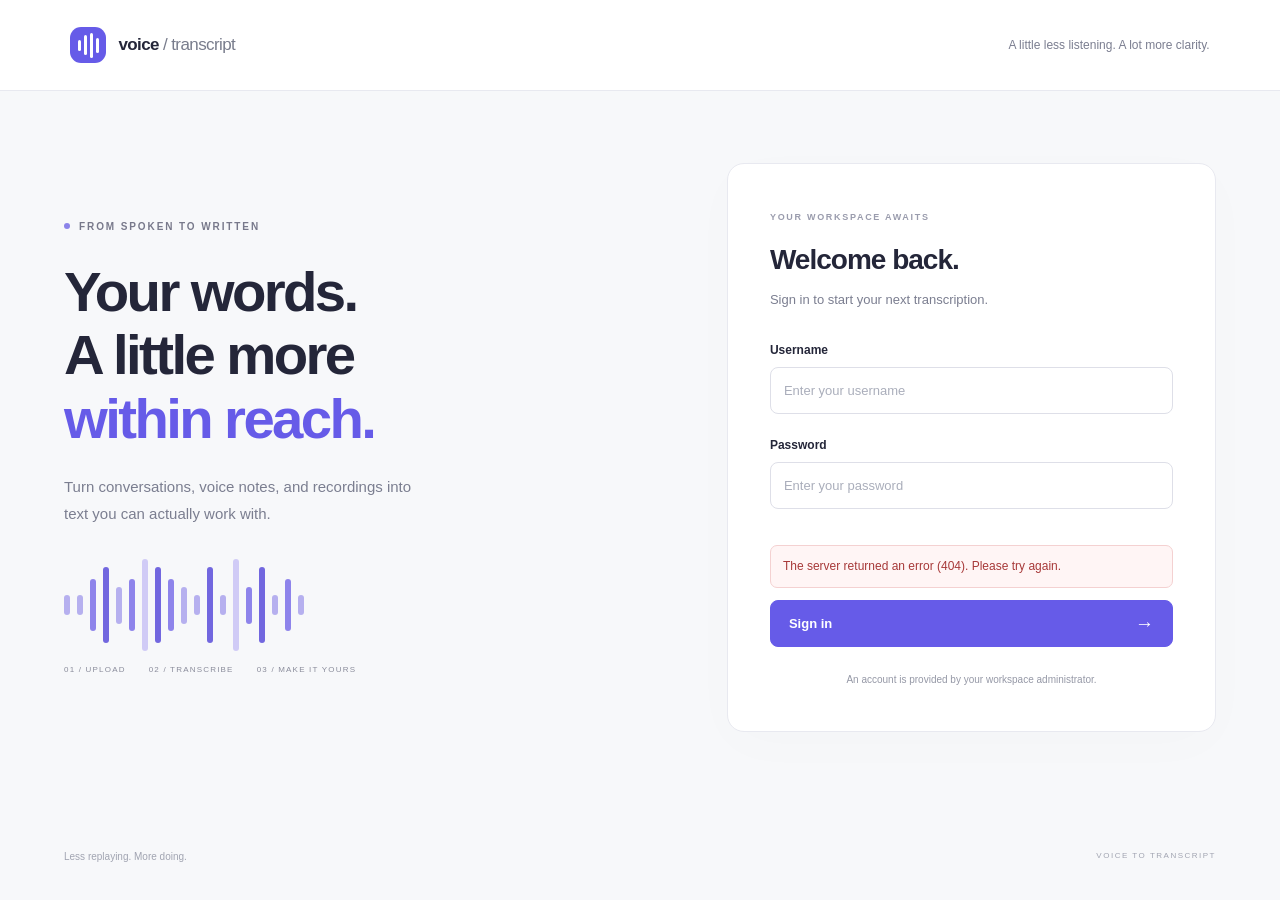
==== static/index.html @ 090c46e7 "Add web frontend and session login for transcription" ====
<!doctype html>
<html lang="en">
<head>
  <meta charset="utf-8">
  <meta name="viewport" content="width=device-width, initial-scale=1">
  <meta name="theme-color" content="#f7f8fa">
  <title>Voice to Transcript</title>
  <link rel="icon" href="data:image/svg+xml,%3Csvg xmlns='http://www.w3.org/2000/svg' viewBox='0 0 48 48'%3E%3Crect width='48' height='48' rx='13' fill='%23665be8'/%3E%3Cpath d='M14 21v6m7-13v20m7-24v28m7-17v6' stroke='white' stroke-width='3' stroke-linecap='round'/%3E%3C/svg%3E">
  <link rel="stylesheet" href="/static/styles.css">
  <script src="/static/app.js" defer></script>
</head>
<body>
  <header class="topbar">
    <a class="brand" href="/" aria-label="Voice to Transcript home"><span class="brand-icon" aria-hidden="true"><i></i><i></i><i></i><i></i></span><span>voice<span class="brand-light"> / transcript</span></span></a>
    <div id="account" class="account" hidden><span id="username-label"></span><button id="logout" class="quiet-button" type="button">Sign out <span aria-hidden="true">↗</span></button></div>
    <span id="header-note" class="header-note">A little less listening. A lot more clarity.</span>
  </header>

  <main>
    <p id="loading" class="loading" role="status">Opening your workspace…</p>
    <section id="login-view" class="login-layout" hidden aria-labelledby="login-heading">
      <div class="login-intro">
        <span class="eyebrow"><span class="status-dot"></span> FROM SPOKEN TO WRITTEN</span>
        <h1>Your words.<br>A little more<br><span class="accent">within reach.</span></h1>
        <p>Turn conversations, voice notes, and recordings into text you can actually work with.</p>
        <div class="sound-art" aria-hidden="true"><span></span><span></span><span></span><span></span><span></span><span></span><span></span><span></span><span></span><span></span><span></span><span></span><span></span><span></span><span></span><span></span><span></span><span></span><span></span></div>
        <div class="intro-caption"><span>01 / UPLOAD</span><span>02 / TRANSCRIBE</span><span>03 / MAKE IT YOURS</span></div>
      </div>
      <div class="login-card">
        <span class="mini-label">YOUR WORKSPACE AWAITS</span>
        <h2 id="login-heading">Welcome back.</h2>
        <p class="muted">Sign in to start your next transcription.</p>
        <form id="login-form">
          <label for="username">Username</label>
          <input id="username" name="username" autocomplete="username" maxlength="128" required placeholder="Enter your username">
          <label for="password">Password</label>
          <input id="password" name="password" type="password" autocomplete="current-password" maxlength="1024" required placeholder="Enter your password">
          <p id="login-error" class="error" role="alert" hidden></p>
          <button id="login-button" class="primary-button" type="submit">Sign in <span aria-hidden="true">→</span></button>
        </form>
        <p class="login-footnote">An account is provided by your workspace administrator.</p>
      </div>
    </section>

    <section id="workspace-view" class="workspace" hidden aria-labelledby="workspace-heading">
      <div class="workspace-heading"><div><span class="eyebrow"><span class="status-dot"></span> YOUR WORDS, IN WRITING</span><h1 id="workspace-heading">Make room for <span class="accent">the conversation.</span></h1><p class="muted">Drop in a recording. Leave with a transcript.</p></div><span class="workspace-badge">AUDIO & VIDEO</span></div>
      <div class="workspace-grid">
        <section class="panel input-panel" aria-labelledby="upload-heading">
          <div class="panel-header"><span class="step-number">01</span><h2 id="upload-heading">Add your recording</h2></div>
          <form id="transcribe-form">
            <label id="dropzone" class="dropzone" for="file-input">
              <span class="upload-icon" aria-hidden="true">↑</span>
              <strong>Drop your file here</strong><span>or <span class="browse-link">browse files</span></span>
              <small>Audio or video · up to <span id="upload-limit">500</span> MB</small>
              <input id="file-input" name="file" type="file" accept="audio/*,video/*,.m4a,.mkv,.ogg,.flac,.opus,.aac,.wma,.aiff,.webm,.mp4,.mp3,.wav,.mov" aria-label="Choose an audio or video file">
            </label>
            <div id="selected-file" class="selected-file" hidden><span class="file-symbol" aria-hidden="true">♫</span><div class="file-info"><strong id="file-name"></strong><span id="file-size" class="muted"></span></div><button id="remove-file" class="icon-button" type="button" aria-label="Remove selected file">×</button></div>
            <audio id="audio-preview" controls hidden preload="metadata" aria-label="Preview your recording"></audio>
            <div class="field-heading"><label for="language">Recording language</label><span>Optional hint</span></div>
            <select id="language" name="language_hint"><option value="fa">Persian / فارسی</option><option value="">Auto-detect</option><option value="en">English</option><option value="ar">Arabic / العربية</option><option value="tr">Turkish</option><option value="fr">French</option><option value="de">German</option><option value="es">Spanish</option></select>
            <p class="field-help">Speaker labels are included automatically.</p>
            <p id="upload-error" class="error" role="alert" hidden></p>
            <button id="transcribe-button" class="primary-button" type="submit" disabled>Transcribe recording <span aria-hidden="true">→</span></button>
            <p class="upload-note">Your recording is sent to Gemini for transcription. Temporary files are removed after processing.</p>
          </form>
        </section>

        <section id="transcript-panel" class="panel transcript-panel" aria-labelledby="transcript-heading">
          <div class="panel-header"><span class="step-number">02</span><h2 id="transcript-heading">Your transcript</h2><span id="result-badge" class="result-badge" hidden>READY</span></div>
          <div id="empty-result" class="empty-result"><div class="document-art" aria-hidden="true"><span></span><span></span><span></span><span></span></div><h3>A blank page, for now.</h3><p>Your conversation will appear here,<br>one speaker at a time.</p></div>
          <div id="processing" class="processing" role="status" aria-live="polite" hidden><span class="spinner" aria-hidden="true"></span><h3>Finding the words…</h3><p>Keep this page open. Longer recordings can take several minutes.</p><span id="elapsed" class="elapsed">0:00 elapsed</span></div>
          <div id="result" class="result" hidden><div class="result-meta"><span id="result-file"></span><span id="word-count"></span></div><label class="sr-only" for="transcript-text">Transcript text</label><textarea id="transcript-text" dir="auto" spellcheck="false" placeholder="Your transcript" aria-describedby="edit-hint"></textarea><div class="result-actions"><span id="edit-hint">You can edit the text before exporting.</span><div><button id="copy" class="secondary-button" type="button">Copy text</button><button id="download" class="secondary-button" type="button">Download .txt <span aria-hidden="true">↓</span></button></div></div></div>
          <div class="panel-footer"><span class="status-dot"></span><span id="transcript-status" role="status">Ready when you are</span><span class="powered">POWERED BY GEMINI</span></div>
        </section>
      </div>
      <p class="workspace-tip"><span aria-hidden="true">✦</span> For clearer results, use recordings with less background noise.</p>
    </section>
  </main>
  <footer class="page-footer"><span>Less replaying. More doing.</span><span>VOICE TO TRANSCRIPT</span></footer>
  <div id="toast" class="toast" role="status" hidden></div>
</body>
</html>
---- static/styles.css ----
:root {
  font-family:Inter,ui-sans-serif,-apple-system,BlinkMacSystemFont,"Segoe UI",sans-serif;
  color:#242639;
  background:#f7f8fa;
  font-synthesis:none;
  --accent:#665be8;
  --muted:#7b7e90;
  --line:#e8e9f0;
}

* {
  box-sizing:border-box;
}

body {
  margin:0;
}

button,input,select,textarea {
  font:inherit;
}

button,a,input,select,textarea {
  -webkit-tap-highlight-color:transparent;
}

button {
  cursor:pointer;
}

button:disabled {
  cursor:not-allowed;
  opacity:.5;
}

a {
  color:inherit;
  text-decoration:none;
}

button,input,select,textarea {
  outline-offset:4px;
}

button:focus-visible,a:focus-visible,input:focus-visible,select:focus-visible,textarea:focus-visible {
  outline:3px solid #aca5ff;
}

[hidden] {
  display:none!important;
}

.topbar {
  height:91px;
  display:flex;
  align-items:center;
  justify-content:space-between;
  padding:0 5.5%;
  border-bottom:1px solid var(--line);
  background:#fff;
}

.brand {
  display:flex;
  align-items:center;
  gap:12px;
  font-size:17px;
  font-weight:700;
  letter-spacing:-.6px;
}

.brand-light {
  font-weight:400;
  color:#787c8c;
}

.brand-icon {
  height:36px;
  width:36px;
  background:var(--accent);
  border-radius:11px;
  display:flex;
  gap:3px;
  align-items:center;
  justify-content:center;
}

.brand-icon i {
  background:white;
  width:3px;
  border-radius:2px;
  height:11px;
}

.brand-icon i:nth-child(2) {
  height:20px;
}

.brand-icon i:nth-child(3) {
  height:25px;
}

.brand-icon i:nth-child(4) {
  height:15px;
}

.header-note {
  font-size:12px;
  color:var(--muted);
}

.account {
  display:flex;
  align-items:center;
  gap:23px;
  font-size:13px;
}

.account>span {
  color:var(--muted);
}

.quiet-button {
  border:0;
  background:none;
  color:#55596c;
  padding:10px 0;
}

.quiet-button span {
  margin-left:9px;
}

main {
  max-width:1320px;
  margin:auto;
  padding:0 5%;
}

.loading {
  text-align:center;
  padding:90px 0;
  color:var(--muted);
}

.login-layout {
  min-height:calc(100vh - 167px);
  display:grid;
  grid-template-columns:1.12fr 1fr;
  gap:10%;
  align-items:center;
  padding:65px 0 85px;
}

.eyebrow {
  font-size:10px;
  font-weight:650;
  letter-spacing:1.9px;
  display:flex;
  align-items:center;
  gap:9px;
  color:#78798b;
}

.status-dot {
  width:6px;
  height:6px;
  display:inline-block;
  background:#8b83e9;
  border-radius:50%;
  flex-shrink:0;
}

h1 {
  font-weight:550;
  letter-spacing:-2.6px;
}

.login-intro h1 {
  font-size:clamp(43px,4.4vw,65px);
  line-height:1.13;
  margin:28px 0 23px;
}

.accent {
  color:var(--accent);
}

.login-intro>p {
  max-width:350px;
  font-size:15px;
  line-height:1.8;
  color:var(--muted);
}

.sound-art {
  display:flex;
  gap:7px;
  align-items:center;
  height:100px;
  margin:28px 0 10px;
}

.sound-art span {
  width:6px;
  border-radius:5px;
  height:20px;
  background:#b6b0ef;
}

.sound-art span:nth-child(3n) {
  height:52px;
  background:#8e84eb;
}

.sound-art span:nth-child(4n) {
  height:76px;
  background:#7267df;
}

.sound-art span:nth-child(5n) {
  height:37px;
}

.sound-art span:nth-child(7n) {
  height:92px;
  background:#d0cbf6;
}

.intro-caption {
  display:flex;
  gap:23px;
  font-size:8px;
  letter-spacing:1.2px;
  color:#8a8c9b;
}

.login-card {
  background:#fff;
  padding:42px;
  border:1px solid var(--line);
  border-radius:17px;
  box-shadow:0 12px 55px #22264a04;
}

.mini-label {
  font-size:9px;
  letter-spacing:1.7px;
  color:#9a9cad;
  font-weight:600;
}

.login-card h2 {
  font-size:28px;
  letter-spacing:-1px;
  font-weight:550;
  margin:20px 0 9px;
}

.muted {
  color:var(--muted);
}

.login-card>.muted {
  font-size:13px;
  line-height:1.7;
  margin-bottom:32px;
}

label {
  font-size:12px;
  font-weight:550;
  display:block;
}

input:not([type=file]),select {
  width:100%;
  height:47px;
  border:1px solid #dedfe8;
  border-radius:8px;
  background:white;
  padding:0 13px;
  color:#343749;
  font-size:13px;
}

input::placeholder {
  color:#aaaebb;
}

.login-card input {
  margin:10px 0 24px;
}

.primary-button {
  display:flex;
  align-items:center;
  justify-content:space-between;
  width:100%;
  padding:0 18px;
  height:47px;
  border:1px solid var(--accent);
  border-radius:8px;
  background:var(--accent);
  color:#fff;
  font-size:13px;
  font-weight:550;
  transition:background .15s;
}

.primary-button:hover:enabled {
  background:#554bce;
}

.primary-button span {
  font-size:19px;
  font-weight:400;
}

.login-card .primary-button {
  margin-top:5px;
}

.login-footnote {
  font-size:10px;
  line-height:1.8;
  text-align:center;
  color:#9598a6;
  margin:24px 0 0;
}

.error {
  border:1px solid #f4d1d1;
  background:#fff5f5;
  color:#a73939;
  padding:11px 12px;
  border-radius:7px;
  font-size:12px;
  line-height:1.6;
  overflow-wrap:anywhere;
}

.workspace {
  padding:49px 0 25px;
}

.workspace-heading {
  display:flex;
  justify-content:space-between;
  align-items:center;
  margin-bottom:33px;
}

.workspace h1 {
  font-size:34px;
  letter-spacing:-1.25px;
  margin:19px 0 12px;
  line-height:1.25;
}

.workspace-heading .muted {
  font-size:13px;
  margin:0;
}

.workspace-badge {
  font-size:9px;
  letter-spacing:1px;
  border:1px solid #e0dff1;
  padding:9px 12px;
  color:#8982b6;
  border-radius:5px;
  background:#f3f2fb;
}

.workspace-grid {
  display:grid;
  grid-template-columns:minmax(280px, .85fr) minmax(350px,1.45fr);
  gap:24px;
}

.panel {
  background:white;
  border:1px solid var(--line);
  border-radius:12px;
  overflow:hidden;
}

.panel-header {
  height:74px;
  display:flex;
  align-items:center;
  gap:12px;
  padding:0 25px;
  border-bottom:1px solid #f0f0f5;
}

.panel-header h2 {
  font-size:14px;
  font-weight:550;
  letter-spacing:-.15px;
  margin:0;
}

.step-number {
  font-size:10px;
  color:#9d98c3;
  border:1px solid #e9e6f7;
  background:#faf9fe;
  padding:5px 6px;
  border-radius:5px;
}

.input-panel form {
  padding:23px;
}

.dropzone {
  min-height:198px;
  border:1.5px dashed #d8d5e9;
  display:flex;
  flex-direction:column;
  align-items:center;
  justify-content:center;
  border-radius:9px;
  background:#fcfbff;
  position:relative;
  gap:10px;
  text-align:center;
  transition:background .15s,border-color .15s;
  cursor:pointer;
}

.dropzone:hover,.dropzone.dragover {
  background:#f1efff;
  border-color:var(--accent);
}

.dropzone:focus-within {
  outline:3px solid #aca5ff;
  outline-offset:3px;
}

.dropzone.disabled {
  pointer-events:none;
  opacity:.65;
}

.dropzone strong {
  font-size:13px;
  font-weight:550;
  margin-top:4px;
}

.dropzone>span:not(.upload-icon) {
  font-size:11px;
  color:var(--muted);
  font-weight:400;
}

.browse-link {
  color:var(--accent);
}

.dropzone small {
  font-size:10px;
  color:#989aac;
  font-weight:400;
  margin-top:5px;
}

.upload-icon {
  font-size:26px;
  font-weight:400;
  display:grid;
  place-items:center;
  border:1px solid #e6e3f6;
  background:white;
  color:var(--accent);
  width:45px;
  height:45px;
  border-radius:13px;
}

.dropzone input {
  position:absolute;
  inset:0;
  width:100%;
  height:100%;
  opacity:0;
  cursor:pointer;
}

.selected-file {
  margin-top:13px;
  display:flex;
  align-items:center;
  gap:12px;
  border:1px solid var(--line);
  border-radius:8px;
  padding:12px;
}

.file-symbol {
  color:var(--accent);
  font-size:23px;
}

.file-info {
  min-width:0;
  flex:1;
}

.file-info strong {
  display:block;
  white-space:nowrap;
  overflow:hidden;
  text-overflow:ellipsis;
  font-size:12px;
  font-weight:550;
}

.file-info .muted {
  font-size:10px;
  display:block;
  margin-top:4px;
}

.icon-button {
  background:none;
  border:none;
  font-size:22px;
  color:#9395a5;
  padding:2px 5px;
}

audio {
  width:100%;
  height:35px;
  margin-top:13px;
}

.field-heading {
  display:flex;
  justify-content:space-between;
  align-items:center;
  margin:26px 0 10px;
  gap:10px;
}

.field-heading span {
  color:#9d9fac;
  font-size:10px;
}

select {
  height:43px;
  font-size:12px;
}

.field-help {
  font-size:10px;
  color:#9194a3;
  line-height:1.6;
  margin:10px 0 24px;
}

.upload-note {
  font-size:10px;
  line-height:1.8;
  color:#9295a4;
  text-align:center;
  margin:15px 3px 0;
}

.transcript-panel {
  display:flex;
  flex-direction:column;
  min-height:526px;
}

.empty-result {
  display:flex;
  flex-direction:column;
  justify-content:center;
  align-items:center;
  text-align:center;
  flex:1;
  padding:46px 20px 55px;
}

.document-art {
  height:65px;
  width:51px;
  border:1px solid #d6d4e6;
  border-radius:7px;
  transform:rotate(-7deg);
  background:#fcfbff;
  padding:18px 11px;
  margin-bottom:17px;
  box-shadow:7px 6px 0 #f6f5fa;
}

.document-art span {
  display:block;
  background:#d9d6eb;
  border-radius:3px;
  height:2px;
  margin-bottom:7px;
}

.document-art span:nth-child(2) {
  width:80%;
}

.document-art span:nth-child(4) {
  width:55%;
}

.empty-result h3,.processing h3 {
  font-size:16px;
  font-weight:500;
  letter-spacing:-.4px;
  margin:14px 0 9px;
}

.empty-result p,.processing p {
  font-size:12px;
  color:#9395a4;
  line-height:1.8;
  margin:0;
}

.panel-footer {
  display:flex;
  align-items:center;
  gap:7px;
  padding:16px 23px;
  border-top:1px solid #f0f0f5;
  font-size:9px;
  color:#9497a8;
}

.powered {
  margin-left:auto;
  font-size:8px;
  letter-spacing:1.1px;
  color:#acaeba;
}

.workspace-tip {
  font-size:11px;
  color:#999bab;
  text-align:center;
  margin:25px 0 0;
}

.workspace-tip span {
  color:#a49bdc;
  margin-right:6px;
}

.result-badge {
  margin-left:auto;
  color:#598c75;
  background:#edf7f2;
  font-size:8px;
  padding:5px 7px;
  letter-spacing:1px;
  border-radius:4px;
}

.result {
  display:flex;
  flex:1;
  flex-direction:column;
  padding:20px 24px 18px;
  min-height:400px;
}

.result-meta {
  display:flex;
  justify-content:space-between;
  gap:15px;
  font-size:10px;
  color:#9597a6;
  margin-bottom:16px;
}

.result-meta>span:first-child {
  overflow:hidden;
  text-overflow:ellipsis;
  white-space:nowrap;
  max-width:70%;
}

textarea {
  flex:1;
  min-height:280px;
  width:100%;
  resize:vertical;
  line-height:1.9;
  font-size:14px;
  color:#404358;
  border:0;
  background:white;
  padding:0 3px;
}

.result-actions {
  border-top:1px solid var(--line);
  padding-top:15px;
  margin-top:15px;
  display:flex;
  flex-wrap:wrap;
  gap:15px;
  align-items:center;
  justify-content:space-between;
}

.result-actions>span {
  color:#9698a6;
  font-size:9px;
}

.result-actions>div {
  display:flex;
  gap:8px;
}

.secondary-button {
  border:1px solid #e1deef;
  background:#fff;
  color:#69617e;
  border-radius:6px;
  font-size:10px;
  padding:9px 11px;
}

.secondary-button:hover {
  background:#f7f5ff;
}

.processing {
  display:flex;
  flex:1;
  align-items:center;
  justify-content:center;
  flex-direction:column;
  text-align:center;
  padding:40px;
}

.processing p {
  max-width:270px;
}

.spinner {
  border:3px solid #edeafb;
  border-top-color:var(--accent);
  height:35px;
  width:35px;
  border-radius:50%;
  animation:spin 1s linear infinite;
  margin-bottom:12px;
}

.elapsed {
  font-size:10px;
  color:#8d86b4;
  margin-top:20px;
  font-variant-numeric:tabular-nums;
}

.page-footer {
  max-width:1320px;
  margin:0 auto;
  padding:27px 5%;
  display:flex;
  justify-content:space-between;
  color:#a1a4b1;
  font-size:10px;
}

.page-footer>span:last-child {
  font-size:8px;
  letter-spacing:1.5px;
}

.toast {
  position:fixed;
  bottom:25px;
  left:50%;
  transform:translateX(-50%);
  border:1px solid #e2dfef;
  background:#fff;
  padding:12px 20px;
  border-radius:9px;
  box-shadow:0 5px 25px #20204014;
  font-size:12px;
  z-index:5;
}

.sr-only {
  position:absolute;
  width:1px;
  height:1px;
  padding:0;
  margin:-1px;
  overflow:hidden;
  clip:rect(0,0,0,0);
  white-space:nowrap;
  border:0;
}

@keyframes spin {
  to {
    transform:rotate(360deg);
  }
}

@media(min-width:1500px) {
  .topbar {
    padding-left:calc((100vw - 1188px)/2);
    padding-right:calc((100vw - 1188px)/2);
  }
}

@media(max-width:900px) {
  .login-layout {
    gap:6%;
  }
  .login-card {
    padding:30px;
  }
  .intro-caption {
    gap:12px;
    font-size:7px;
  }
  .workspace h1 {
    font-size:28px;
  }
  .workspace-badge {
    display:none;
  }
  .workspace-grid {
    gap:16px;
    grid-template-columns:minmax(260px,.9fr) minmax(300px,1.1fr);
  }
  .panel-header {
    padding:0 20px;
  }
  .input-panel form {
    padding:18px;
  }
  .result {
    padding:18px;
  }
  .powered {
    font-size:7px;
    letter-spacing:.4px;
  }
  .result-actions>div {
    width:100%;
  }
}

@media(max-width:680px) {
  .topbar {
    height:74px;
    padding:0 6%;
  }
  .header-note {
    display:none;
  }
  .brand {
    font-size:14px;
    gap:9px;
  }
  .brand-icon {
    width:32px;
    height:32px;
  }
  .account {
    gap:12px;
    font-size:11px;
  }
  .account>span {
    display:none;
  }
  main {
    padding:0 6%;
  }
  .login-layout {
    display:flex;
    flex-direction:column;
    padding:38px 0 40px;
    gap:30px;
    min-height:auto;
    align-items:stretch;
  }
  .login-intro h1 {
    font-size:39px;
    margin:20px 0 15px;
    line-height:1.16;
    letter-spacing:-1.5px;
  }
  .login-intro h1 br:nth-child(2) {
    display:none;
  }
  .login-intro>p {
    font-size:13px;
    margin-bottom:0;
    max-width:330px;
  }
  .sound-art,.intro-caption {
    display:none;
  }
  .login-card {
    padding:28px;
  }
  .login-card>.muted {
    margin-bottom:23px;
  }
  .workspace {
    padding-top:32px;
  }
  .workspace-heading {
    margin-bottom:26px;
  }
  .workspace h1 {
    font-size:29px;
    max-width:350px;
  }
  .workspace-grid {
    grid-template-columns:1fr;
    gap:20px;
  }
  .transcript-panel {
    min-height:380px;
  }
  .workspace-tip {
    line-height:1.7;
  }
  .page-footer {
    padding:23px 6%;
  }
  .eyebrow {
    font-size:8px;
    letter-spacing:1.6px;
  }
  .result-actions>div {
    width:auto;
  }
  .dropzone {
    min-height:180px;
  }
  .panel-footer {
    padding:15px 18px;
  }
}

@media(prefers-reduced-motion:reduce) {
  * {
    animation:none!important;
    transition:none!important;
  }
}
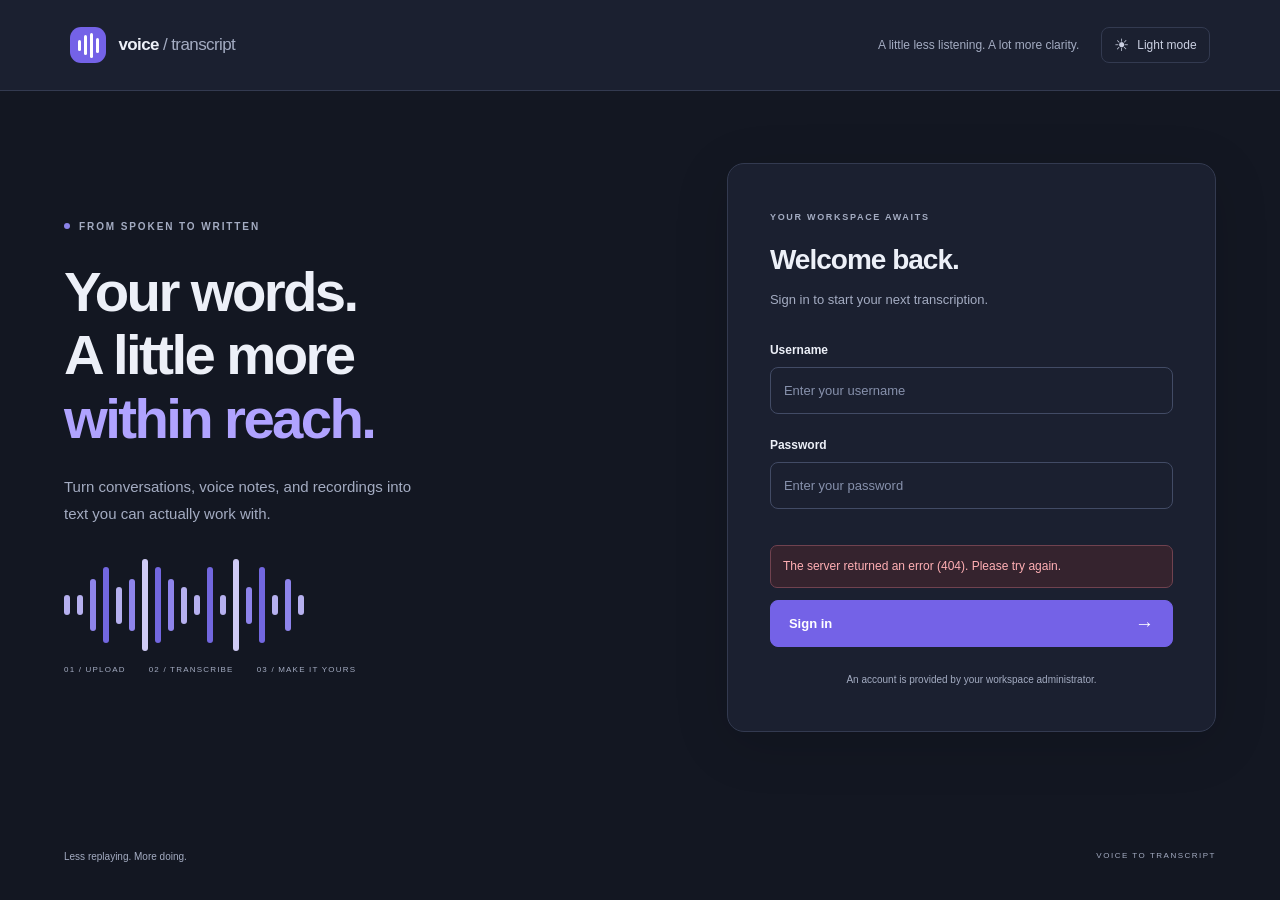
==== commit a794df63: "Add persistent dark and light themes with dark default" ====
--- a/static/index.html
+++ b/static/index.html
@@ -1,19 +1,23 @@
 <!doctype html>
-<html lang="en">
+<html lang="en" data-theme="dark">
 <head>
   <meta charset="utf-8">
   <meta name="viewport" content="width=device-width, initial-scale=1">
-  <meta name="theme-color" content="#f7f8fa">
+  <meta name="theme-color" content="#131722">
   <title>Voice to Transcript</title>
   <link rel="icon" href="data:image/svg+xml,%3Csvg xmlns='http://www.w3.org/2000/svg' viewBox='0 0 48 48'%3E%3Crect width='48' height='48' rx='13' fill='%23665be8'/%3E%3Cpath d='M14 21v6m7-13v20m7-24v28m7-17v6' stroke='white' stroke-width='3' stroke-linecap='round'/%3E%3C/svg%3E">
+  <script src="/static/theme.js"></script>
   <link rel="stylesheet" href="/static/styles.css">
   <script src="/static/app.js" defer></script>
 </head>
 <body>
   <header class="topbar">
     <a class="brand" href="/" aria-label="Voice to Transcript home"><span class="brand-icon" aria-hidden="true"><i></i><i></i><i></i><i></i></span><span>voice<span class="brand-light"> / transcript</span></span></a>
-    <div id="account" class="account" hidden><span id="username-label"></span><button id="logout" class="quiet-button" type="button">Sign out <span aria-hidden="true">↗</span></button></div>
-    <span id="header-note" class="header-note">A little less listening. A lot more clarity.</span>
+    <div class="header-actions">
+      <span id="header-note" class="header-note">A little less listening. A lot more clarity.</span>
+      <div id="account" class="account" hidden><span id="username-label"></span><button id="logout" class="quiet-button" type="button">Sign out <span aria-hidden="true">↗</span></button></div>
+      <button id="theme-toggle" class="theme-toggle" type="button" aria-label="Switch to light mode"><span id="theme-icon" aria-hidden="true">☀</span><span id="theme-label" class="theme-label">Light mode</span></button>
+    </div>
   </header>
 
   <main>
@@ -57,22 +61,48 @@
             <div id="selected-file" class="selected-file" hidden><span class="file-symbol" aria-hidden="true">♫</span><div class="file-info"><strong id="file-name"></strong><span id="file-size" class="muted"></span></div><button id="remove-file" class="icon-button" type="button" aria-label="Remove selected file">×</button></div>
             <audio id="audio-preview" controls hidden preload="metadata" aria-label="Preview your recording"></audio>
             <div class="field-heading"><label for="language">Recording language</label><span>Optional hint</span></div>
-            <select id="language" name="language_hint"><option value="fa">Persian / فارسی</option><option value="">Auto-detect</option><option value="en">English</option><option value="ar">Arabic / العربية</option><option value="tr">Turkish</option><option value="fr">French</option><option value="de">German</option><option value="es">Spanish</option></select>
-            <p class="field-help">Speaker labels are included automatically.</p>
+            <input id="language" name="language_hint" list="language-options" maxlength="100" placeholder="Leave blank to auto-detect" aria-describedby="language-help" data-transcription-setting>
+            <datalist id="language-options"><option value="fa">Persian / فارسی</option><option value="en">English</option><option value="ar">Arabic / العربية</option><option value="tr">Turkish</option><option value="fr">French</option><option value="de">German</option><option value="es">Spanish</option></datalist>
+            <p id="language-help" class="field-help">Enter a language code or name, or leave blank to auto-detect.</p>
+            <details class="transcription-settings">
+              <summary>Transcription settings</summary>
+              <div class="settings-fields">
+                <label for="model">Model</label>
+                <input id="model" name="model" required placeholder="Gemini model name" data-transcription-setting>
+                <label for="fallback-model">Fallback model</label>
+                <input id="fallback-model" name="fallback_model" placeholder="Leave blank to disable fallback" aria-describedby="fallback-help" data-transcription-setting>
+                <p id="fallback-help" class="field-help">Used if the primary model returns empty output.</p>
+                <label for="chunk-minutes">Chunk length (minutes)</label>
+                <input id="chunk-minutes" name="chunk_minutes" type="number" min="0" max="120" step="any" required aria-describedby="chunk-help" data-transcription-setting>
+                <p id="chunk-help" class="field-help">Split long recordings into chunks. Set 0 to disable splitting.</p>
+                <label for="prompt">Transcription prompt</label>
+                <textarea id="prompt" name="prompt" class="prompt-input" rows="8" required aria-describedby="prompt-help" data-transcription-setting></textarea>
+                <p id="prompt-help" class="field-help">Instructions sent with the recording. Edit to change the output format or speaker labels.</p>
+                <button id="reset-settings" class="secondary-button" type="button">Reset to API defaults</button>
+              </div>
+            </details>
             <p id="upload-error" class="error" role="alert" hidden></p>
             <button id="transcribe-button" class="primary-button" type="submit" disabled>Transcribe recording <span aria-hidden="true">→</span></button>
-            <p class="upload-note">Your recording is sent to Gemini for transcription. Temporary files are removed after processing.</p>
+            <p class="upload-note">Your recording is sent to Gemini. Jobs continue if you close this page. Successful uploads are removed after transcription.</p>
           </form>
         </section>
 
         <section id="transcript-panel" class="panel transcript-panel" aria-labelledby="transcript-heading">
           <div class="panel-header"><span class="step-number">02</span><h2 id="transcript-heading">Your transcript</h2><span id="result-badge" class="result-badge" hidden>READY</span></div>
           <div id="empty-result" class="empty-result"><div class="document-art" aria-hidden="true"><span></span><span></span><span></span><span></span></div><h3>A blank page, for now.</h3><p>Your conversation will appear here,<br>one speaker at a time.</p></div>
-          <div id="processing" class="processing" role="status" aria-live="polite" hidden><span class="spinner" aria-hidden="true"></span><h3>Finding the words…</h3><p>Keep this page open. Longer recordings can take several minutes.</p><span id="elapsed" class="elapsed">0:00 elapsed</span></div>
+          <div id="processing" class="processing" role="status" aria-live="polite" hidden><span class="spinner" aria-hidden="true"></span><h3 id="processing-title">Finding the words…</h3><p id="processing-description">Your job continues if you close this page. Reopen it to check the result.</p><span id="elapsed" class="elapsed">0:00 elapsed</span></div>
+          <div id="job-failure" class="job-failure" role="alert" hidden><h3>Unable to finish this recording.</h3><p id="job-error"></p><button id="retry-job" class="secondary-button" type="button" hidden>Retry transcription</button></div>
           <div id="result" class="result" hidden><div class="result-meta"><span id="result-file"></span><span id="word-count"></span></div><label class="sr-only" for="transcript-text">Transcript text</label><textarea id="transcript-text" dir="auto" spellcheck="false" placeholder="Your transcript" aria-describedby="edit-hint"></textarea><div class="result-actions"><span id="edit-hint">You can edit the text before exporting.</span><div><button id="copy" class="secondary-button" type="button">Copy text</button><button id="download" class="secondary-button" type="button">Download .txt <span aria-hidden="true">↓</span></button></div></div></div>
           <div class="panel-footer"><span class="status-dot"></span><span id="transcript-status" role="status">Ready when you are</span><span class="powered">POWERED BY GEMINI</span></div>
         </section>
       </div>
+      <section class="panel history-panel" aria-labelledby="jobs-heading">
+        <div class="panel-header"><h2 id="jobs-heading">Recent recordings</h2><span id="queue-summary" class="queue-summary"></span><button id="refresh-jobs" class="secondary-button" type="button">Refresh status</button></div>
+        <p id="jobs-error" class="error" role="status" hidden></p>
+        <p id="jobs-empty" class="jobs-empty">Your queued and completed recordings will appear here.</p>
+        <div id="jobs-list" class="jobs-list"></div>
+        <div id="job-actions" class="job-actions" hidden><span id="selected-job-note"></span><button id="delete-job" class="quiet-button" type="button">Remove recording</button></div>
+      </section>
       <p class="workspace-tip"><span aria-hidden="true">✦</span> For clearer results, use recordings with less background noise.</p>
     </section>
   </main>
--- a/static/styles.css
+++ b/static/styles.css
@@ -1,11 +1,106 @@
 :root {
   font-family:Inter,ui-sans-serif,-apple-system,BlinkMacSystemFont,"Segoe UI",sans-serif;
-  color:#242639;
-  background:#f7f8fa;
+  color:var(--text);
+  background:var(--page);
   font-synthesis:none;
+  color-scheme:light;
+  --text:#242639;
+  --body-text:#454b61;
+  --page:#f7f8fa;
+  --surface:#fff;
   --accent:#665be8;
-  --muted:#7b7e90;
+  --primary:#665be8;
+  --primary-hover:#554bce;
+  --on-accent:#fff;
+  --muted:#747b8f;
+  --placeholder:#82899c;
   --line:#e8e9f0;
+  --soft-line:#eef0f5;
+  --field-border:#d9dce7;
+  --accent-border:#e0dbee;
+  --accent-muted:#786cab;
+  --accent-soft:#f1effb;
+  --subtle-surface:#fcfbff;
+  --drop-border:#d8d5e9;
+  --drop-hover:#f1efff;
+  --doc-shadow:#f2f0f8;
+  --doc-line:#d9d6eb;
+  --error:#a73939;
+  --error-bg:#fff5f5;
+  --error-border:#f4d1d1;
+  --success:#3b785d;
+  --success-bg:#edf7f2;
+  --hover:#f7f5ff;
+  --selected:#f5f3ff;
+  --spinner-track:#edeafb;
+  --focus:#aca5ff;
+  --panel-shadow:#22264a04;
+  --toast-shadow:#20204014;
+}
+
+:root[data-theme="dark"] {
+  color-scheme:dark;
+  --text:#edf0f8;
+  --body-text:#cbd0e2;
+  --page:#131722;
+  --surface:#1b2030;
+  --accent:#b0a3ff;
+  --primary:#7462e7;
+  --primary-hover:#6655d6;
+  --muted:#a4acc2;
+  --placeholder:#8791ac;
+  --line:#333a50;
+  --soft-line:#2c3348;
+  --field-border:#424b65;
+  --accent-border:#484160;
+  --accent-muted:#b7abec;
+  --accent-soft:#29253f;
+  --subtle-surface:#202538;
+  --drop-border:#5a5079;
+  --drop-hover:#302b4b;
+  --doc-shadow:#242a3d;
+  --doc-line:#626d8c;
+  --error:#ffafb4;
+  --error-bg:#35232e;
+  --error-border:#70424f;
+  --success:#9de0ba;
+  --success-bg:#213a32;
+  --hover:#272d42;
+  --selected:#30294c;
+  --spinner-track:#403b5d;
+  --focus:#c5b6ff;
+  --panel-shadow:#00000024;
+  --toast-shadow:#00000040;
+}
+
+.header-actions {
+  display:flex;
+  align-items:center;
+  gap:22px;
+}
+
+.theme-toggle {
+  display:inline-flex;
+  align-items:center;
+  justify-content:center;
+  gap:8px;
+  min-height:36px;
+  padding:8px 12px;
+  border:1px solid var(--line);
+  border-radius:8px;
+  background:var(--surface);
+  color:var(--body-text);
+  font-size:12px;
+  white-space:nowrap;
+}
+
+.theme-toggle:hover {
+  background:var(--hover);
+}
+
+#theme-icon {
+  font-size:17px;
+  line-height:1;
 }
 
 * {
@@ -43,7 +138,7 @@
 }
 
 button:focus-visible,a:focus-visible,input:focus-visible,select:focus-visible,textarea:focus-visible {
-  outline:3px solid #aca5ff;
+  outline:3px solid var(--focus);
 }
 
 [hidden] {
@@ -57,7 +152,7 @@
   justify-content:space-between;
   padding:0 5.5%;
   border-bottom:1px solid var(--line);
-  background:#fff;
+  background:var(--surface);
 }
 
 .brand {
@@ -71,13 +166,13 @@
 
 .brand-light {
   font-weight:400;
-  color:#787c8c;
+  color:var(--muted);
 }
 
 .brand-icon {
   height:36px;
   width:36px;
-  background:var(--accent);
+  background:var(--primary);
   border-radius:11px;
   display:flex;
   gap:3px;
@@ -86,7 +181,7 @@
 }
 
 .brand-icon i {
-  background:white;
+  background:var(--on-accent);
   width:3px;
   border-radius:2px;
   height:11px;
@@ -123,7 +218,7 @@
 .quiet-button {
   border:0;
   background:none;
-  color:#55596c;
+  color:var(--body-text);
   padding:10px 0;
 }
 
@@ -159,7 +254,7 @@
   display:flex;
   align-items:center;
   gap:9px;
-  color:#78798b;
+  color:var(--muted);
 }
 
 .status-dot {
@@ -232,21 +327,21 @@
   gap:23px;
   font-size:8px;
   letter-spacing:1.2px;
-  color:#8a8c9b;
+  color:var(--muted);
 }
 
 .login-card {
-  background:#fff;
+  background:var(--surface);
   padding:42px;
   border:1px solid var(--line);
   border-radius:17px;
-  box-shadow:0 12px 55px #22264a04;
+  box-shadow:0 12px 55px var(--panel-shadow);
 }
 
 .mini-label {
   font-size:9px;
   letter-spacing:1.7px;
-  color:#9a9cad;
+  color:var(--muted);
   font-weight:600;
 }
 
@@ -276,16 +371,16 @@
 input:not([type=file]),select {
   width:100%;
   height:47px;
-  border:1px solid #dedfe8;
+  border:1px solid var(--field-border);
   border-radius:8px;
-  background:white;
+  background:var(--surface);
   padding:0 13px;
-  color:#343749;
+  color:var(--body-text);
   font-size:13px;
 }
 
 input::placeholder {
-  color:#aaaebb;
+  color:var(--placeholder);
 }
 
 .login-card input {
@@ -299,17 +394,17 @@
   width:100%;
   padding:0 18px;
   height:47px;
-  border:1px solid var(--accent);
+  border:1px solid var(--primary);
   border-radius:8px;
-  background:var(--accent);
-  color:#fff;
+  background:var(--primary);
+  color:var(--on-accent);
   font-size:13px;
   font-weight:550;
   transition:background .15s;
 }
 
 .primary-button:hover:enabled {
-  background:#554bce;
+  background:var(--primary-hover);
 }
 
 .primary-button span {
@@ -325,14 +420,14 @@
   font-size:10px;
   line-height:1.8;
   text-align:center;
-  color:#9598a6;
+  color:var(--muted);
   margin:24px 0 0;
 }
 
 .error {
-  border:1px solid #f4d1d1;
-  background:#fff5f5;
-  color:#a73939;
+  border:1px solid var(--error-border);
+  background:var(--error-bg);
+  color:var(--error);
   padding:11px 12px;
   border-radius:7px;
   font-size:12px;
@@ -366,11 +461,11 @@
 .workspace-badge {
   font-size:9px;
   letter-spacing:1px;
-  border:1px solid #e0dff1;
+  border:1px solid var(--accent-border);
   padding:9px 12px;
-  color:#8982b6;
+  color:var(--accent-muted);
   border-radius:5px;
-  background:#f3f2fb;
+  background:var(--accent-soft);
 }
 
 .workspace-grid {
@@ -380,7 +475,7 @@
 }
 
 .panel {
-  background:white;
+  background:var(--surface);
   border:1px solid var(--line);
   border-radius:12px;
   overflow:hidden;
@@ -392,7 +487,7 @@
   align-items:center;
   gap:12px;
   padding:0 25px;
-  border-bottom:1px solid #f0f0f5;
+  border-bottom:1px solid var(--soft-line);
 }
 
 .panel-header h2 {
@@ -404,9 +499,9 @@
 
 .step-number {
   font-size:10px;
-  color:#9d98c3;
-  border:1px solid #e9e6f7;
-  background:#faf9fe;
+  color:var(--accent-muted);
+  border:1px solid var(--accent-border);
+  background:var(--subtle-surface);
   padding:5px 6px;
   border-radius:5px;
 }
@@ -417,13 +512,13 @@
 
 .dropzone {
   min-height:198px;
-  border:1.5px dashed #d8d5e9;
+  border:1.5px dashed var(--drop-border);
   display:flex;
   flex-direction:column;
   align-items:center;
   justify-content:center;
   border-radius:9px;
-  background:#fcfbff;
+  background:var(--subtle-surface);
   position:relative;
   gap:10px;
   text-align:center;
@@ -432,12 +527,12 @@
 }
 
 .dropzone:hover,.dropzone.dragover {
-  background:#f1efff;
+  background:var(--drop-hover);
   border-color:var(--accent);
 }
 
 .dropzone:focus-within {
-  outline:3px solid #aca5ff;
+  outline:3px solid var(--focus);
   outline-offset:3px;
 }
 
@@ -464,7 +559,7 @@
 
 .dropzone small {
   font-size:10px;
-  color:#989aac;
+  color:var(--muted);
   font-weight:400;
   margin-top:5px;
 }
@@ -474,8 +569,8 @@
   font-weight:400;
   display:grid;
   place-items:center;
-  border:1px solid #e6e3f6;
-  background:white;
+  border:1px solid var(--accent-border);
+  background:var(--surface);
   color:var(--accent);
   width:45px;
   height:45px;
@@ -530,7 +625,7 @@
   background:none;
   border:none;
   font-size:22px;
-  color:#9395a5;
+  color:var(--muted);
   padding:2px 5px;
 }
 
@@ -549,7 +644,7 @@
 }
 
 .field-heading span {
-  color:#9d9fac;
+  color:var(--muted);
   font-size:10px;
 }
 
@@ -558,9 +653,56 @@
   font-size:12px;
 }
 
+.transcription-settings {
+  border-top: 1px solid var(--line);
+  padding-top: 15px;
+  margin-bottom: 24px;
+}
+
+.transcription-settings summary {
+  cursor: pointer;
+  font-size: 12px;
+  font-weight: 550;
+  color: var(--body-text);
+  padding: 3px 0;
+}
+
+.transcription-settings summary:focus-visible {
+  outline: 3px solid var(--focus);
+  outline-offset: 4px;
+}
+
+.settings-fields {
+  display: grid;
+  gap: 10px;
+  padding-top: 18px;
+}
+
+.settings-fields label:not(:first-child) {
+  margin-top: 7px;
+}
+
+.settings-fields .field-help {
+  margin: 0;
+}
+
+.settings-fields .prompt-input {
+  min-height: 190px;
+  border: 1px solid var(--field-border);
+  border-radius: 8px;
+  padding: 12px;
+  font-size: 12px;
+  line-height: 1.7;
+}
+
+.settings-fields .secondary-button {
+  justify-self: start;
+  margin-top: 4px;
+}
+
 .field-help {
   font-size:10px;
-  color:#9194a3;
+  color:var(--muted);
   line-height:1.6;
   margin:10px 0 24px;
 }
@@ -568,7 +710,7 @@
 .upload-note {
   font-size:10px;
   line-height:1.8;
-  color:#9295a4;
+  color:var(--muted);
   text-align:center;
   margin:15px 3px 0;
 }
@@ -592,18 +734,18 @@
 .document-art {
   height:65px;
   width:51px;
-  border:1px solid #d6d4e6;
+  border:1px solid var(--accent-border);
   border-radius:7px;
   transform:rotate(-7deg);
-  background:#fcfbff;
+  background:var(--subtle-surface);
   padding:18px 11px;
   margin-bottom:17px;
-  box-shadow:7px 6px 0 #f6f5fa;
+  box-shadow:7px 6px 0 var(--doc-shadow);
 }
 
 .document-art span {
   display:block;
-  background:#d9d6eb;
+  background:var(--doc-line);
   border-radius:3px;
   height:2px;
   margin-bottom:7px;
@@ -626,7 +768,7 @@
 
 .empty-result p,.processing p {
   font-size:12px;
-  color:#9395a4;
+  color:var(--muted);
   line-height:1.8;
   margin:0;
 }
@@ -636,34 +778,34 @@
   align-items:center;
   gap:7px;
   padding:16px 23px;
-  border-top:1px solid #f0f0f5;
+  border-top:1px solid var(--soft-line);
   font-size:9px;
-  color:#9497a8;
+  color:var(--muted);
 }
 
 .powered {
   margin-left:auto;
   font-size:8px;
   letter-spacing:1.1px;
-  color:#acaeba;
+  color:var(--muted);
 }
 
 .workspace-tip {
   font-size:11px;
-  color:#999bab;
+  color:var(--muted);
   text-align:center;
   margin:25px 0 0;
 }
 
 .workspace-tip span {
-  color:#a49bdc;
+  color:var(--accent-muted);
   margin-right:6px;
 }
 
 .result-badge {
   margin-left:auto;
-  color:#598c75;
-  background:#edf7f2;
+  color:var(--success);
+  background:var(--success-bg);
   font-size:8px;
   padding:5px 7px;
   letter-spacing:1px;
@@ -683,7 +825,7 @@
   justify-content:space-between;
   gap:15px;
   font-size:10px;
-  color:#9597a6;
+  color:var(--muted);
   margin-bottom:16px;
 }
 
@@ -701,9 +843,9 @@
   resize:vertical;
   line-height:1.9;
   font-size:14px;
-  color:#404358;
+  color:var(--body-text);
   border:0;
-  background:white;
+  background:var(--surface);
   padding:0 3px;
 }
 
@@ -719,7 +861,7 @@
 }
 
 .result-actions>span {
-  color:#9698a6;
+  color:var(--muted);
   font-size:9px;
 }
 
@@ -729,16 +871,16 @@
 }
 
 .secondary-button {
-  border:1px solid #e1deef;
-  background:#fff;
-  color:#69617e;
+  border:1px solid var(--accent-border);
+  background:var(--surface);
+  color:var(--body-text);
   border-radius:6px;
   font-size:10px;
   padding:9px 11px;
 }
 
 .secondary-button:hover {
-  background:#f7f5ff;
+  background:var(--hover);
 }
 
 .processing {
@@ -755,8 +897,115 @@
   max-width:270px;
 }
 
+.history-panel {
+  margin-top: 24px;
+}
+
+.history-panel .panel-header {
+  flex-wrap: wrap;
+  gap: 12px;
+  height: auto;
+  min-height: 74px;
+  padding-top: 16px;
+  padding-bottom: 16px;
+}
+
+.queue-summary {
+  margin-left: auto;
+  color: var(--muted);
+  font-size: 11px;
+}
+
+.jobs-empty {
+  padding: 8px 25px;
+  color: var(--muted);
+  font-size: 12px;
+}
+
+.jobs-list {
+  display: grid;
+  max-height: 340px;
+  overflow-y: auto;
+}
+
+.job-row {
+  border: 0;
+  border-bottom: 1px solid var(--line);
+  background:var(--surface);
+  padding: 16px 25px;
+  display: flex;
+  align-items: center;
+  gap: 14px;
+  text-align: left;
+  color: var(--body-text);
+  font-size: 12px;
+}
+
+.job-row[aria-current="true"] {
+  background: var(--selected);
+  box-shadow: inset 3px 0 var(--accent);
+}
+
+.job-row:hover {
+  background: var(--hover);
+}
+
+.job-name {
+  flex: 1;
+  min-width: 0;
+  overflow: hidden;
+  text-overflow: ellipsis;
+  white-space: nowrap;
+}
+
+.job-state {
+  flex-shrink: 0;
+  color: var(--accent);
+  font-size: 11px;
+}
+
+.job-state[data-status="failed"] {
+  color: var(--error);
+}
+
+.job-state[data-status="completed"] {
+  color: var(--success);
+}
+
+.job-actions {
+  display: flex;
+  flex-wrap: wrap;
+  align-items: center;
+  justify-content: space-between;
+  padding: 10px 25px;
+  gap: 10px;
+  font-size: 11px;
+  color: var(--muted);
+}
+
+.history-panel > .error {
+  margin: 16px 25px;
+}
+
+.job-failure {
+  flex: 1;
+  padding: 60px 30px;
+  text-align: center;
+}
+
+.job-failure h3 {
+  font-size: 16px;
+  font-weight: 500;
+}
+
+.job-failure p {
+  color: var(--error);
+  font-size: 12px;
+  line-height: 1.8;
+}
+
 .spinner {
-  border:3px solid #edeafb;
+  border:3px solid var(--spinner-track);
   border-top-color:var(--accent);
   height:35px;
   width:35px;
@@ -767,7 +1016,7 @@
 
 .elapsed {
   font-size:10px;
-  color:#8d86b4;
+  color:var(--accent-muted);
   margin-top:20px;
   font-variant-numeric:tabular-nums;
 }
@@ -778,7 +1027,7 @@
   padding:27px 5%;
   display:flex;
   justify-content:space-between;
-  color:#a1a4b1;
+  color:var(--muted);
   font-size:10px;
 }
 
@@ -792,11 +1041,11 @@
   bottom:25px;
   left:50%;
   transform:translateX(-50%);
-  border:1px solid #e2dfef;
-  background:#fff;
+  border:1px solid var(--accent-border);
+  background:var(--surface);
   padding:12px 20px;
   border-radius:9px;
-  box-shadow:0 5px 25px #20204014;
+  box-shadow:0 5px 25px var(--toast-shadow);
   font-size:12px;
   z-index:5;
 }
@@ -966,3 +1215,9 @@
     transition:none!important;
   }
 }
+
+@media(max-width:680px) {
+  .header-actions { gap:12px; }
+  .theme-label { display:none; }
+  .theme-toggle { min-width:36px; padding:8px; }
+}
